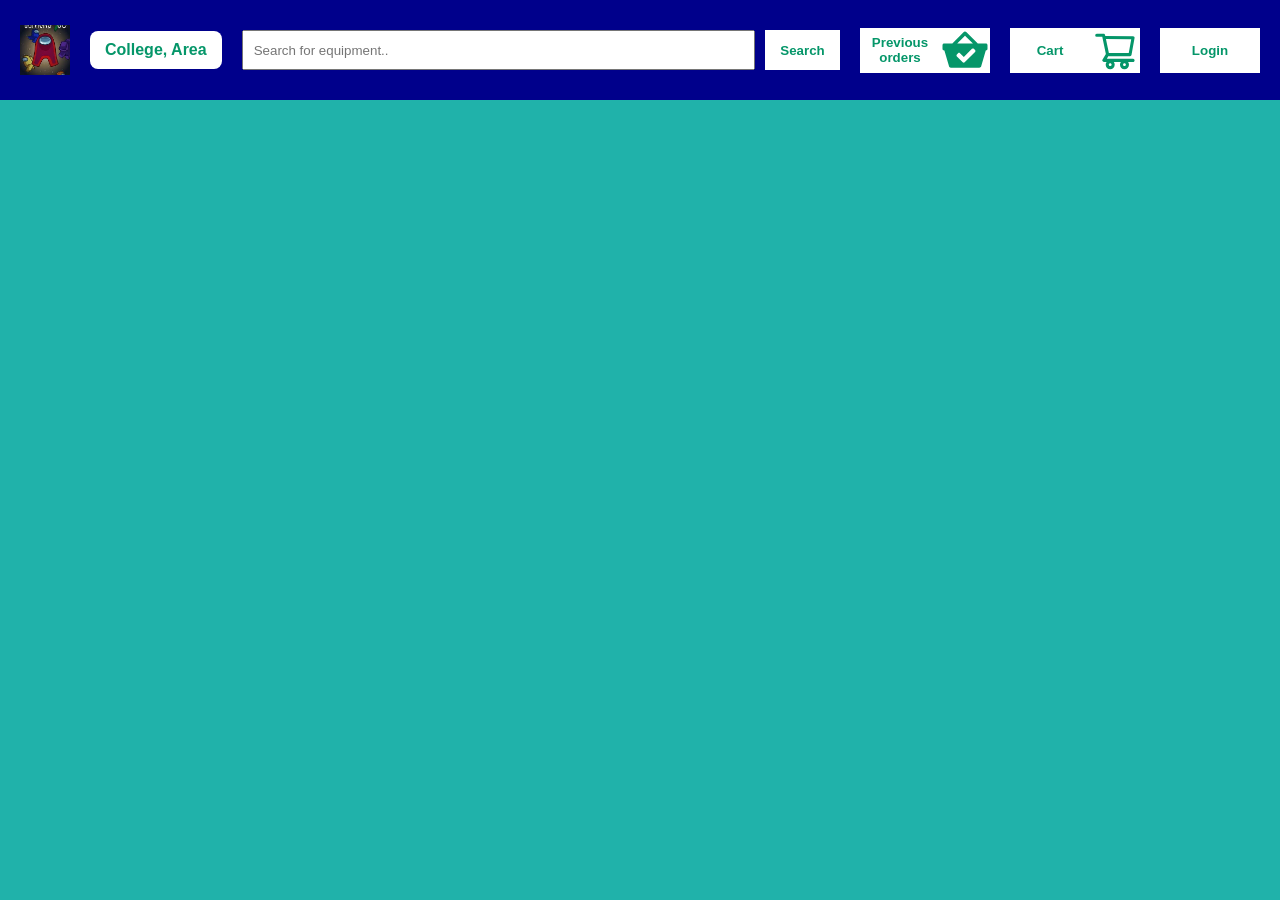
==== index.html @ b910f256 "made top part look good for mobile" ====
<!DOCTYPE html>
<html lang="en">
    <head>
        <meta name="viewport" content="width=device-width, initial-scale=1.0">
        <title>Homepage</title>
        <link rel="stylesheet" href="Homepagecss.css">
    </head>
    <body>

        <section class="top desktop-only">
            <img class="logo" src="logo.jpg" alt="Logo">
            <span class="location">College, Area</span>
            
            <div class="search-box">
                <input type="text" id="equipment_search_desk" placeholder="Search for equipment..">
                <button class="search-button" id="search_button_desk">Search</button>
            </div>

            <div class="orders">
                <button class="orders-button">Previous orders</button>
                <img class="orders-image" src="orders.svg" alt="Previous orders">
            </div>

            <div class="cart">
                <button class="cart-button">Cart</button>  
                <img class="cart-image" src="cart.svg" alt="Cart">
            </div>

            <div>
                <button class="login-button">Login</button>
            </div>
        </section>

       <section class="top mobile-only">
    <input type="checkbox" id="menu-toggle" hidden>
    
    <div class="main-bar">
        <label for="menu-toggle" class="hamburger-btn">☰</label>
        <img class="logomob" src="logo.jpg" alt="Logo">
        
        <div class="searchmob">
            <input type="text" placeholder="Search..." id="equipment_search_mob">
            <button class="search-buttonmob" id="search_button_mob">Search</button>
        </div>

        <button class="loginmob">Login</button>
    </div>

    <div class="dropdown-menu">
        <span class="location">College, Area</span>
        <div class="orders">
            <button class="orders-button">Previous orders</button>
            <img class="orders-image" src="orders.svg" alt="Previous orders">
        </div>
        <div class="cart">
            <button class="cart-button">Cart</button>  
            <img class="cart-image" src="cart.svg" alt="Cart">
        </div>
    </div>
</section>
</html>
---- Homepagecss.css ----
/* ================= GLOBAL STYLES ================= */
body {
    background-color: lightseagreen;
    margin: 0;
    font-family: Arial, sans-serif;
}

.logo, .logomob {
    width: 50px;
    height: 50px;
    object-fit: cover;
}

.top {
    display: flex;
    width: 100%;
    align-items: center;
    padding: 10px 20px;
    box-sizing: border-box;
    background-color: darkblue;
    gap: 20px;
}

.desktop-only {
    display: flex;
    height: 100px;
}

.mobile-only {
    display: none;
}

.search-box {
    display: flex;
    flex: 1;
    gap: 10px;
    height: 40px;
}

.search-box input {
    flex: 1;
    padding: 0 10px;
}

.search-button, .search_button {
    width: 75px;
    color: #059669;
    font-weight: bold;
    background-color: white;
    border: none;
    cursor: pointer;
}

.login-button {
    width: 100px;
    height: 45px;
    align-items: center;
    justify-content: center;
    display: flex;
    color: #059669;
    font-weight: bold;
    background-color: white;
    border: none;
    cursor: pointer;
}

.orders, .cart {
    display: flex;
    align-items: center;
}

.orders-button, .cart-button {
    display: flex;
    align-items: center;
    justify-content: center;
    color: #059669;
    height: 45px;
    width: 80px;
    font-weight: bold;
    background-color: white;
    border: none;
}

.cart-image, .orders-image {
    display: flex;
    align-items: center;
    justify-content: center;
    height: 45px;
    width: 50px;
    background-color: white;
}

.location {
    display: flex;
    align-items: center;
    padding: 10px 15px;
    border-radius: 8px;
    color: #059669;
    font-weight: bold;
    background-color: white;
}


@media (max-width: 1032px) {
    .desktop-only {
        display: none;
    }

    .mobile-only {
        display: flex;
        flex-direction: column;
        gap: 10px;
    }

    .main-bar {
        display: flex;
        align-items: center;
        justify-content: space-between;
        width: 100%;
        gap: 6px; 
    }

    .hamburger-btn {
        display: block;
        font-size: 22px;
        color: white;
        cursor: pointer;
    }

    .logomob {
        width: 38px;
        height: 38px;
    }

    .searchmob {
        display: flex;
        flex: 1;
        height: 36px;
        min-width: 0; 
    }

    .searchmob input {
        width: 100%;
        min-width: 0;
        padding: 0 6px;
        font-size: 12px;
    }

    .search-buttonmob {
        padding: 0 8px;
        color: #059669;
        font-weight: bold;
        background-color: white;
        border: none;
        font-size: 12px;
        white-space: nowrap;
    }

    .loginmob {
        height: 36px;
        padding: 0 10px;
        color: #059669;
        font-weight: bold;
        background-color: white;
        border: none;
        font-size: 12px;
        white-space: nowrap;
    }

    .dropdown-menu {
        display: none;
        flex-direction: row;
        gap: 10px;
        padding-top: 5px;
    }

    #menu-toggle:checked ~ .dropdown-menu {
        display: flex;
    }
}
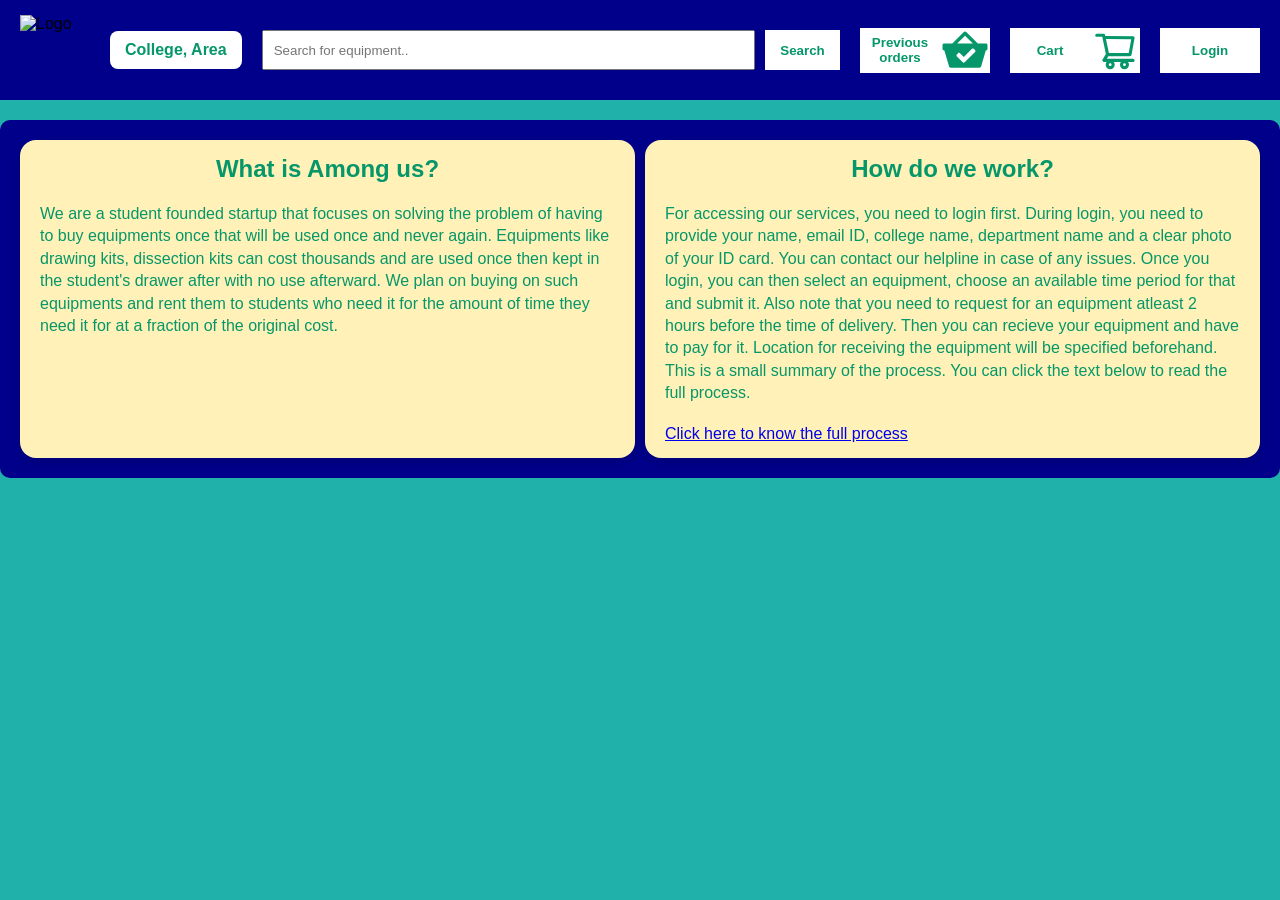
==== commit eacb5646: "added about us stuff" ====
--- a/index.html
+++ b/index.html
@@ -4,11 +4,12 @@
         <meta name="viewport" content="width=device-width, initial-scale=1.0">
         <title>Homepage</title>
         <link rel="stylesheet" href="Homepagecss.css">
+        <link rel="icon" type = "img/png" href = "Logo.png"
     </head>
     <body>
 
         <section class="top desktop-only">
-            <img class="logo" src="logo.jpg" alt="Logo">
+            <img class="logo" src="logo.png" alt="Logo">
             <span class="location">College, Area</span>
             
             <div class="search-box">
@@ -36,7 +37,7 @@
     
     <div class="main-bar">
         <label for="menu-toggle" class="hamburger-btn">☰</label>
-        <img class="logomob" src="logo.jpg" alt="Logo">
+        <img class="logomob" src="logo.png" alt="Logo">
         
         <div class="searchmob">
             <input type="text" placeholder="Search..." id="equipment_search_mob">
@@ -58,4 +59,26 @@
         </div>
     </div>
 </section>
+<section class = "intro">
+    
+    <div class = "whatarewe">
+    <span class = "headingwhatweare"> What is Among us?</span>
+    <span class = "textofwhatweare"> We are a student founded startup that focuses on solving the problem of having to buy
+        equipments once that will be used once and never again. Equipments like drawing kits, dissection kits can cost thousands and are used once 
+        then kept in the student's drawer after with no use afterward. We plan on buying on such equipments and rent them to students who need it for the amount
+        of time they need it for at a fraction of the original cost.
+    </span>
+    </div>
+    <div class = "howdowework">
+        <span class = "headingofhowwework"> How do we work?</span>
+        <span class = "textofhowwework"> For accessing our services, you need to login first. During login, you need
+            to provide your name, email ID, college name, department name and a clear photo of your ID card. You can contact 
+            our helpline in case of any issues. Once you login, you can then select an equipment, choose an available time period
+            for that and submit it. Also note that you need to request for an equipment atleast 2 hours before the time of delivery.
+            Then you can recieve your equipment and have to pay for it. Location for receiving the equipment will be specified beforehand.
+            This is a small summary of the process. You can click the text below to read the full process.
+        </span>
+        <a class = "fullprocess" href = "fullprocess.html">Click here to know the full process</a>
+    </div>
+</section>
 </html>
--- a/Homepagecss.css
+++ b/Homepagecss.css
@@ -1,4 +1,4 @@
-/* ================= GLOBAL STYLES ================= */
+
 body {
     background-color: lightseagreen;
     margin: 0;
@@ -6,8 +6,8 @@
 }
 
 .logo, .logomob {
-    width: 50px;
-    height: 50px;
+    width: 70px;
+    height: 70px;
     object-fit: cover;
 }
 
@@ -99,11 +99,68 @@
     font-weight: bold;
     background-color: white;
 }
+.intro{
+    background-color: darkblue;
+    border-radius: 10px;
+    align-items: center;
+    display: flex;
+    flex-direction: row;
+    gap: 10px;
+    padding: 20px;
+    margin-top: 20px;
+    align-items: stretch;
+}
+.whatarewe{
+    background-color: #fff1b7;
+    display: flex;
+    flex-direction: column;
+    padding: 15px 20px;
+    gap: 20px;
+    flex:1;
+    border-radius: 16px;
+    box-shadow: 0 4px 12px rgba(0, 0, 0, 0.15);
+}
+.headingwhatweare{
+    color: #059669;
+    font-weight: bolder;
+    text-align: center;
+    gap: 20px;
+    font-size: x-large;
+}
+.textofwhatweare{
+    color: #059669;
+    line-height: 1.4;
+}
+.howdowework{
+    background-color: #fff1b7;
+    display: flex;
+    flex-direction: column;
+    padding: 15px 20px;
+    gap: 20px;
+    flex:1;
+    border-radius: 16px;
+    box-shadow: 0 4px 12px rgba(0, 0, 0, 0.15);
+}
+.headingofhowwework{
+    color: #059669;
+    font-weight: bolder;
+    text-align: center;
+    gap: 20px;
+    font-size: x-large;
+}
+.textofhowwework{
+    color: #059669;
+    line-height: 1.4;
+}
+
 
 
 @media (max-width: 1032px) {
     .desktop-only {
         display: none;
+    }
+    .cart,.orders{
+        background-color: white;
     }
 
     .mobile-only {
@@ -128,8 +185,8 @@
     }
 
     .logomob {
-        width: 38px;
-        height: 38px;
+        width: 45px;
+        height: 45px;
     }
 
     .searchmob {
@@ -144,6 +201,7 @@
         min-width: 0;
         padding: 0 6px;
         font-size: 12px;
+        margin-right: 5px;
     }
 
     .search-buttonmob {
@@ -154,6 +212,7 @@
         border: none;
         font-size: 12px;
         white-space: nowrap;
+        margin-right: 7px;
     }
 
     .loginmob {
@@ -177,4 +236,13 @@
     #menu-toggle:checked ~ .dropdown-menu {
         display: flex;
     }
+    .textofhowwework,.textofwhatweare{
+        max-height: 80px;
+        text-overflow: ellipsis;
+        position: relative;
+        overflow-y: auto;
+    }
+    .headingofhowwework, .headingwhatweare{
+        font-size: larger;
+    }
 }
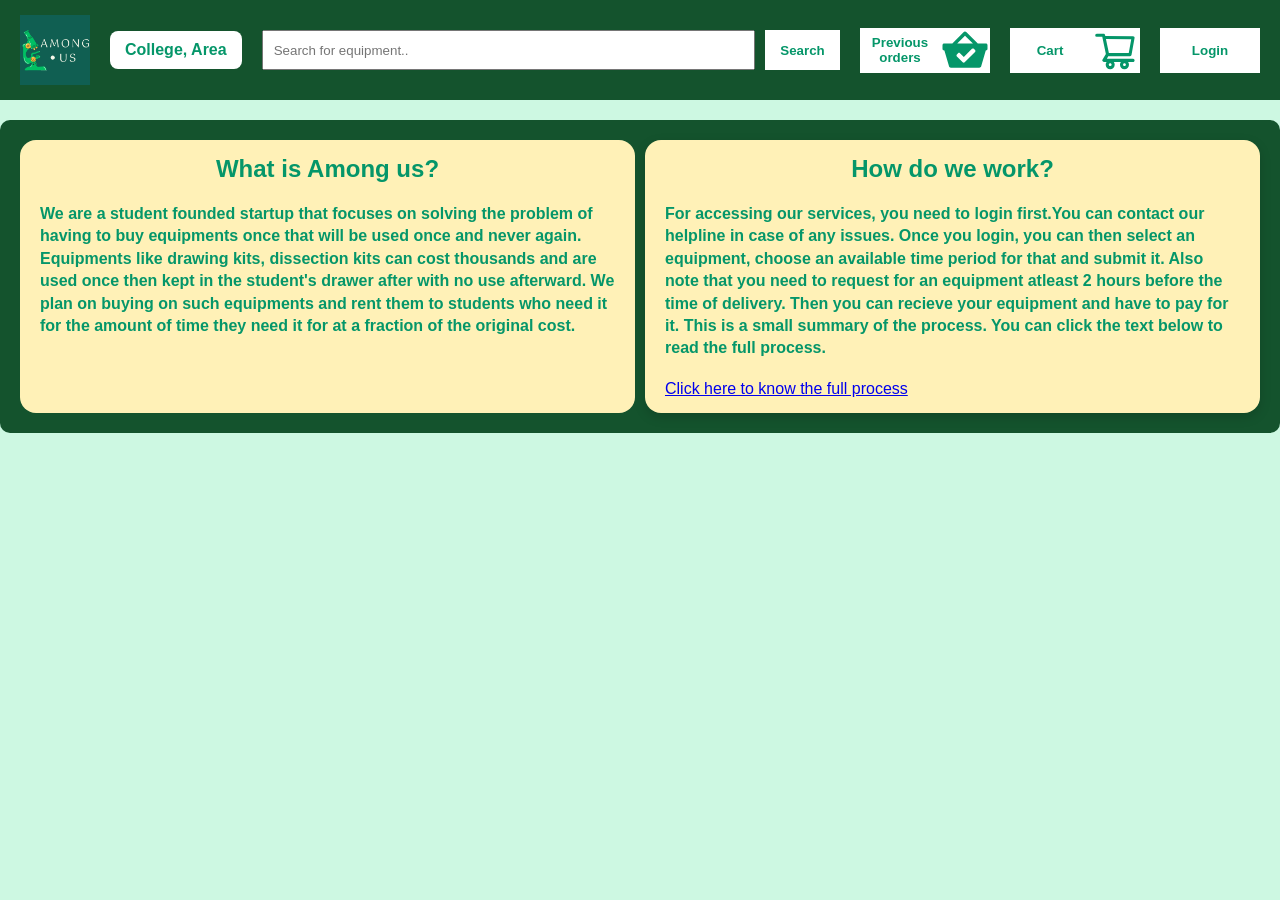
==== commit 6e5e26fd: "added fullprocess" ====
--- a/index.html
+++ b/index.html
@@ -4,12 +4,14 @@
         <meta name="viewport" content="width=device-width, initial-scale=1.0">
         <title>Homepage</title>
         <link rel="stylesheet" href="Homepagecss.css">
-        <link rel="icon" type = "img/png" href = "Logo.png"
+        <link rel="icon" type = "img/png" href = "Logo.png">
     </head>
     <body>
 
         <section class="top desktop-only">
-            <img class="logo" src="logo.png" alt="Logo">
+            <a href = "index.html" class = "logo-link">
+                <img src = "Logo.png" alt = "Logo">
+            </a> 
             <span class="location">College, Area</span>
             
             <div class="search-box">
@@ -37,7 +39,9 @@
     
     <div class="main-bar">
         <label for="menu-toggle" class="hamburger-btn">☰</label>
-        <img class="logomob" src="logo.png" alt="Logo">
+        <a href = "index.html>" class = "logo-link">
+                <img src = "Logo.png" alt = "Logo">
+            </a> 
         
         <div class="searchmob">
             <input type="text" placeholder="Search..." id="equipment_search_mob">
@@ -71,12 +75,10 @@
     </div>
     <div class = "howdowework">
         <span class = "headingofhowwework"> How do we work?</span>
-        <span class = "textofhowwework"> For accessing our services, you need to login first. During login, you need
-            to provide your name, email ID, college name, department name and a clear photo of your ID card. You can contact 
+        <span class = "textofhowwework"> For accessing our services, you need to login first.You can contact 
             our helpline in case of any issues. Once you login, you can then select an equipment, choose an available time period
             for that and submit it. Also note that you need to request for an equipment atleast 2 hours before the time of delivery.
-            Then you can recieve your equipment and have to pay for it. Location for receiving the equipment will be specified beforehand.
-            This is a small summary of the process. You can click the text below to read the full process.
+            Then you can recieve your equipment and have to pay for it. This is a small summary of the process. You can click the text below to read the full process.
         </span>
         <a class = "fullprocess" href = "fullprocess.html">Click here to know the full process</a>
     </div>
--- a/Homepagecss.css
+++ b/Homepagecss.css
@@ -1,8 +1,20 @@
 
 body {
-    background-color: lightseagreen;
+    background-color: #cdf8e2;
     margin: 0;
     font-family: Arial, sans-serif;
+}
+
+.logo-link {
+    display: inline-flex;
+    align-items: center;
+    text-decoration: none;
+}
+
+.logo-link img {
+    height: 70px;      
+    width: auto;       
+    object-fit: contain;
 }
 
 .logo, .logomob {
@@ -17,7 +29,7 @@
     align-items: center;
     padding: 10px 20px;
     box-sizing: border-box;
-    background-color: darkblue;
+    background-color: #14532d;
     gap: 20px;
 }
 
@@ -100,7 +112,7 @@
     background-color: white;
 }
 .intro{
-    background-color: darkblue;
+    background-color: #14532d;
     border-radius: 10px;
     align-items: center;
     display: flex;
@@ -118,11 +130,10 @@
     gap: 20px;
     flex:1;
     border-radius: 16px;
-    box-shadow: 0 4px 12px rgba(0, 0, 0, 0.15);
 }
 .headingwhatweare{
     color: #059669;
-    font-weight: bolder;
+    font-weight: 800;
     text-align: center;
     gap: 20px;
     font-size: x-large;
@@ -130,6 +141,7 @@
 .textofwhatweare{
     color: #059669;
     line-height: 1.4;
+    font-weight: bold;
 }
 .howdowework{
     background-color: #fff1b7;
@@ -143,7 +155,7 @@
 }
 .headingofhowwework{
     color: #059669;
-    font-weight: bolder;
+    font-weight: 900;
     text-align: center;
     gap: 20px;
     font-size: x-large;
@@ -151,6 +163,7 @@
 .textofhowwework{
     color: #059669;
     line-height: 1.4;
+    font-weight: bold;
 }
 
 
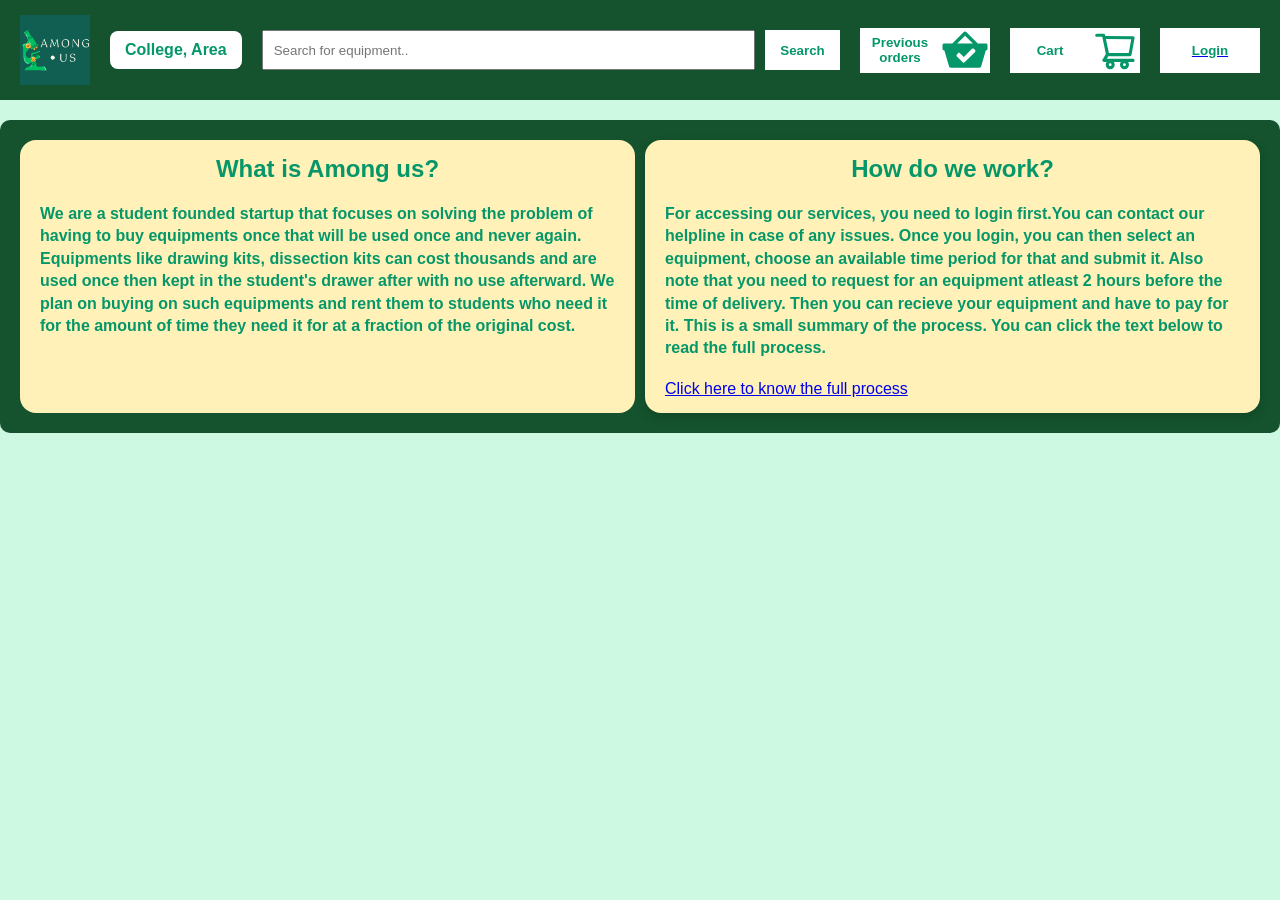
==== commit d509db6e: "added login button" ====
--- a/index.html
+++ b/index.html
@@ -10,7 +10,7 @@
 
         <section class="top desktop-only">
             <a href = "index.html" class = "logo-link">
-                <img src = "Logo.png" alt = "Logo">
+                <img src = "Logo.png" alt = "Logo" class = "logomob">
             </a> 
             <span class="location">College, Area</span>
             
@@ -19,18 +19,24 @@
                 <button class="search-button" id="search_button_desk">Search</button>
             </div>
 
-            <div class="orders">
+            <div class="orders" >
+                <a href="prevorders.html" class = "cart-link-wrapper">
                 <button class="orders-button">Previous orders</button>
                 <img class="orders-image" src="orders.svg" alt="Previous orders">
+                </a>
             </div>
 
             <div class="cart">
+                <a href="cart.html" class = "cart-link-wrapper">
                 <button class="cart-button">Cart</button>  
                 <img class="cart-image" src="cart.svg" alt="Cart">
+                </a>
             </div>
 
             <div>
-                <button class="login-button">Login</button>
+                <a href="login.html">
+                <button class="login-button" id="login-btn-desk">Login</button>
+                </a>
             </div>
         </section>
 
@@ -39,27 +45,32 @@
     
     <div class="main-bar">
         <label for="menu-toggle" class="hamburger-btn">☰</label>
-        <a href = "index.html>" class = "logo-link">
-                <img src = "Logo.png" alt = "Logo">
+        <a href = "index.html" class = "logo-link">
+                <img src = "Logo.png" alt = "Logo" class = "logomob">
             </a> 
         
         <div class="searchmob">
             <input type="text" placeholder="Search..." id="equipment_search_mob">
             <button class="search-buttonmob" id="search_button_mob">Search</button>
         </div>
-
-        <button class="loginmob">Login</button>
+         <a href="login.html">
+        <button class="loginmob" id="login-btn-mob">Login</button>
+         </a>
     </div>
 
     <div class="dropdown-menu">
         <span class="location">College, Area</span>
         <div class="orders">
+            <a href="prevorders.html" class = "cart-link-wrapper">
             <button class="orders-button">Previous orders</button>
             <img class="orders-image" src="orders.svg" alt="Previous orders">
+            </a>
         </div>
         <div class="cart">
+            <a href="prevorders.html" class = "cart-link-wrapper">
             <button class="cart-button">Cart</button>  
             <img class="cart-image" src="cart.svg" alt="Cart">
+            </a>
         </div>
     </div>
 </section>
@@ -83,4 +94,11 @@
         <a class = "fullprocess" href = "fullprocess.html">Click here to know the full process</a>
     </div>
 </section>
+<section >
+    <div class = "buying">
+
+    </div>
+</section>
+<script src="Homepagescr.js"></script>
+    </body>
 </html>
--- a/Homepagecss.css
+++ b/Homepagecss.css
@@ -79,6 +79,7 @@
 .orders, .cart {
     display: flex;
     align-items: center;
+    cursor: pointer;
 }
 
 .orders-button, .cart-button {
@@ -91,6 +92,7 @@
     font-weight: bold;
     background-color: white;
     border: none;
+    cursor: pointer;
 }
 
 .cart-image, .orders-image {
@@ -165,7 +167,12 @@
     line-height: 1.4;
     font-weight: bold;
 }
-
+.cart-link-wrapper {
+    display: flex;
+    align-items: center;
+    text-decoration: none;
+    cursor: pointer;
+}
 
 
 @media (max-width: 1032px) {
@@ -258,4 +265,17 @@
     .headingofhowwework, .headingwhatweare{
         font-size: larger;
     }
+    .logomob {
+    height: 32px !important;    
+    width: auto !important;      
+    object-fit: contain;
+}
+.cart-link-wrapper {
+    display: flex;
+    align-items: center;
+    text-decoration: none;
+    cursor: pointer;
+}
+
+
 }
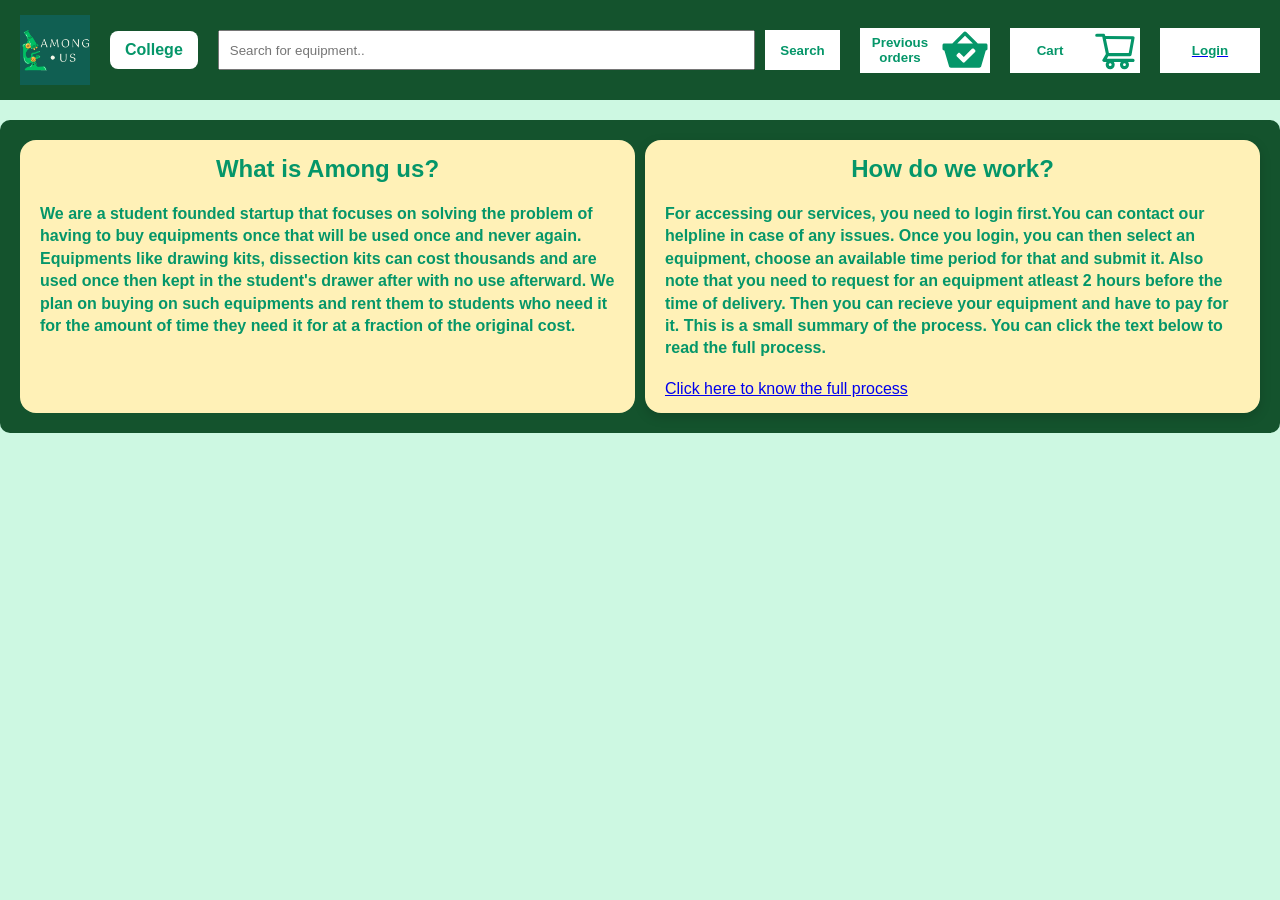
==== commit 627dd8ee: "refining tutorial" ====
--- a/index.html
+++ b/index.html
@@ -12,7 +12,7 @@
             <a href = "index.html" class = "logo-link">
                 <img src = "Logo.png" alt = "Logo" class = "logomob">
             </a> 
-            <span class="location">College, Area</span>
+            <span class="location">College</span>
             
             <div class="search-box">
                 <input type="text" id="equipment_search_desk" placeholder="Search for equipment..">
@@ -59,7 +59,7 @@
     </div>
 
     <div class="dropdown-menu">
-        <span class="location">College, Area</span>
+        <span class="location">College</span>
         <div class="orders">
             <a href="prevorders.html" class = "cart-link-wrapper">
             <button class="orders-button">Previous orders</button>
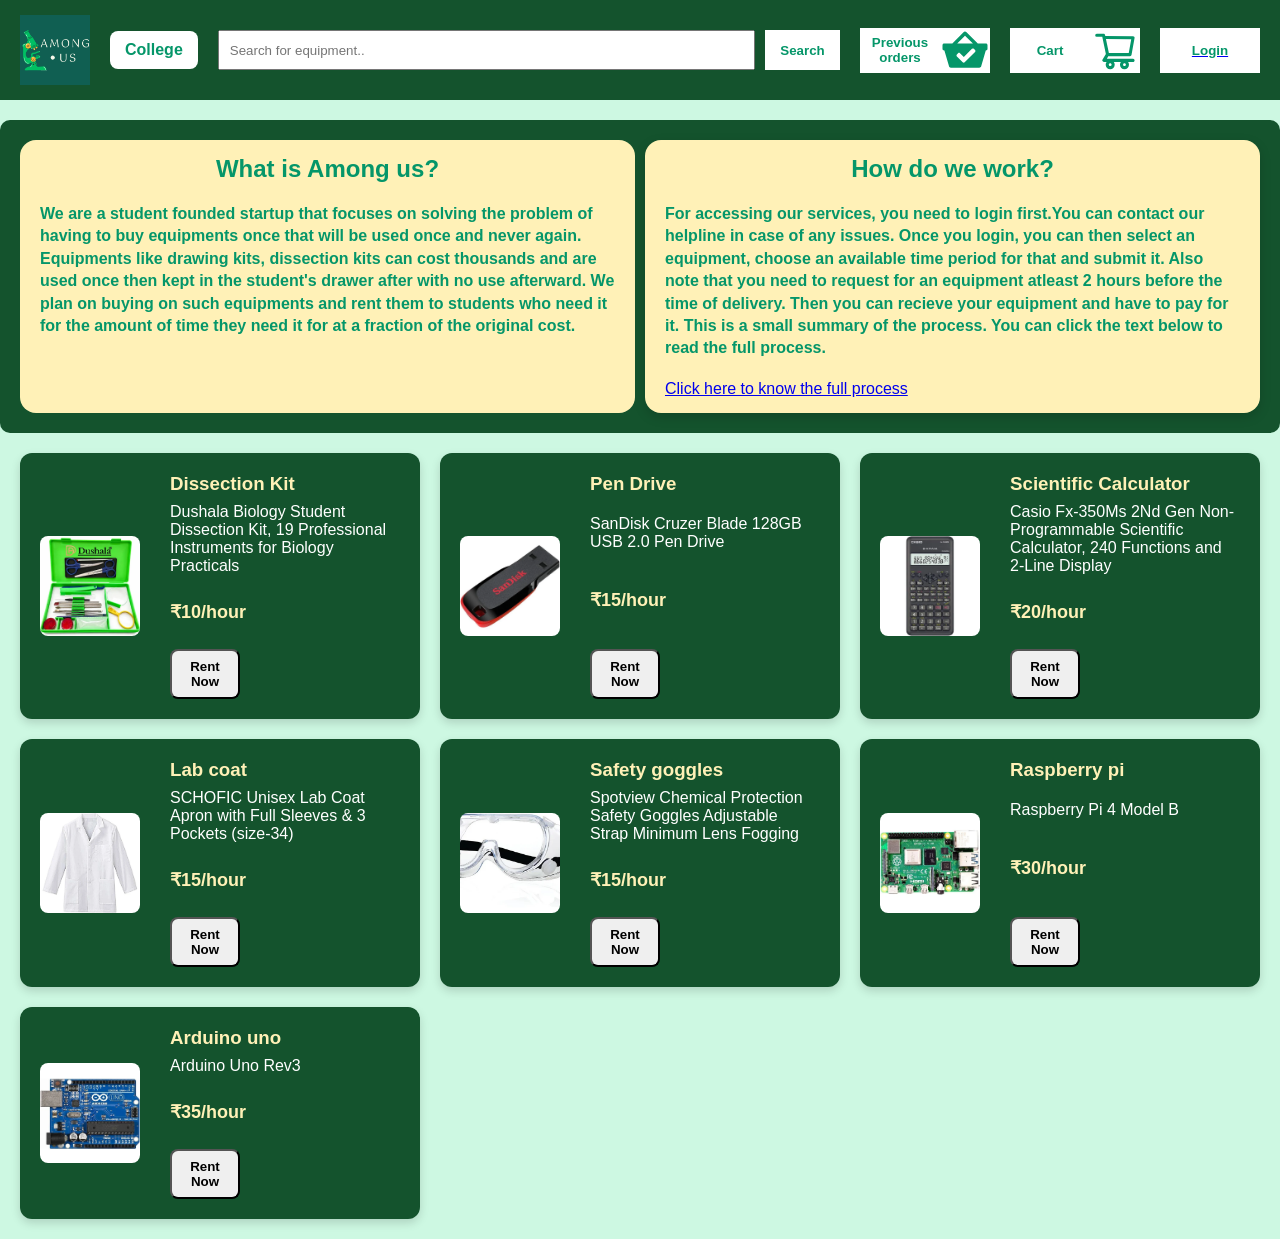
==== commit f07dcdc0: "added cart,prevorder etc" ====
--- a/index.html
+++ b/index.html
@@ -38,6 +38,16 @@
                 <button class="login-button" id="login-btn-desk">Login</button>
                 </a>
             </div>
+            <div id="custom-popup" class="popup-overlay">
+    <div class="popup-box">
+        <h3>Login Required</h3>
+        <p>Please log in first to rent equipment!</p>
+        <div class="popup-buttons">
+            <button id="popup-login-btn">Go to Login</button>
+            <button id="popup-close-btn">Cancel</button>
+        </div>
+    </div>
+</div>
         </section>
 
        <section class="top mobile-only">
@@ -95,7 +105,7 @@
     </div>
 </section>
 <section >
-    <div class = "buying">
+    <div class="equipment-grid" id="equipment-container">
 
     </div>
 </section>
--- a/Homepagecss.css
+++ b/Homepagecss.css
@@ -173,6 +173,133 @@
     text-decoration: none;
     cursor: pointer;
 }
+.logout-popup {
+    display: none;
+    position: absolute;
+    background-color: #14532d;
+    border: 2px solid #fff1b7;
+    padding: 8px 12px;
+    border-radius: 8px;
+    cursor: pointer;
+    color: #fff1b7;
+    font-weight: bold;
+    box-shadow: 0 4px 10px rgba(0,0,0,0.2);
+    z-index: 1000;
+}
+.logout-popup:hover {
+    background-color: #059669;
+    color: white;
+}
+.equipment-grid {
+    display: grid;
+    grid-template-columns: repeat(auto-fit, minmax(250px, 1fr));
+    gap: 20px;
+    padding: 20px;
+    grid-template-columns: repeat(3, 1fr);
+}
+
+.equipment-card {
+    display: flex;             
+    align-items: center;       
+    gap: 20px;                 
+    background-color: #14532d; 
+    color: white;
+    padding: 20px;
+    border-radius: 12px;
+    box-shadow: 0 4px 10px rgba(0,0,0,0.15);
+}
+
+.equipment-card .price {
+    color: #fff1b7; 
+    font-weight: bold;
+    font-size: 18px;
+}
+.equipment-card img {
+    width: 100px;             
+    height: 100px;          
+    object-fit: cover;         
+    border-radius: 8px;        
+    flex-shrink: 0;            
+}
+.card-info {
+    display: flex;
+    flex-direction: column;
+    justify-content: space-between;
+    align-items: flex-start;
+    flex: 1;                        
+    margin-left: 10px;              
+    height: 100%;      
+    gap: 8px;             
+}
+.equipment-card button{
+    height: 50px;
+    width: 70px;
+    border-radius: 8px;
+    font-weight: bold;
+}
+
+.card-info h3 {
+    margin: 0; 
+    color: #fff1b7;
+}
+
+.card-info .description {
+    margin: 0; 
+}
+.popup-overlay {
+    display: none; 
+    position: fixed;
+    top: 0;
+    left: 0;
+    width: 100%;
+    height: 100%;
+    background-color: rgba(0, 0, 0, 0.5); 
+    z-index: 2000;
+    justify-content: center;
+    align-items: center;
+}
+
+.popup-box {
+    background-color: #14532d;
+    border: 2px solid #fff1b7;
+    padding: 25px;
+    border-radius: 12px;
+    text-align: center;
+    color: white;
+    width: 300px;
+    box-shadow: 0 4px 15px rgba(0,0,0,0.3);
+}
+
+.popup-box h3 {
+    color: #fff1b7;
+    margin-top: 0;
+}
+
+.popup-buttons {
+    display: flex;
+    justify-content: center;
+    gap: 10px;
+    margin-top: 20px;
+}
+
+.popup-buttons button {
+    padding: 8px 15px;
+    border-radius: 6px;
+    font-weight: bold;
+    border: none;
+    cursor: pointer;
+}
+
+#popup-login-btn {
+    background-color: #fff1b7;
+    color: #059669;
+}
+
+#popup-close-btn {
+    background-color: white;
+    color: #333;
+}
+
 
 
 @media (max-width: 1032px) {
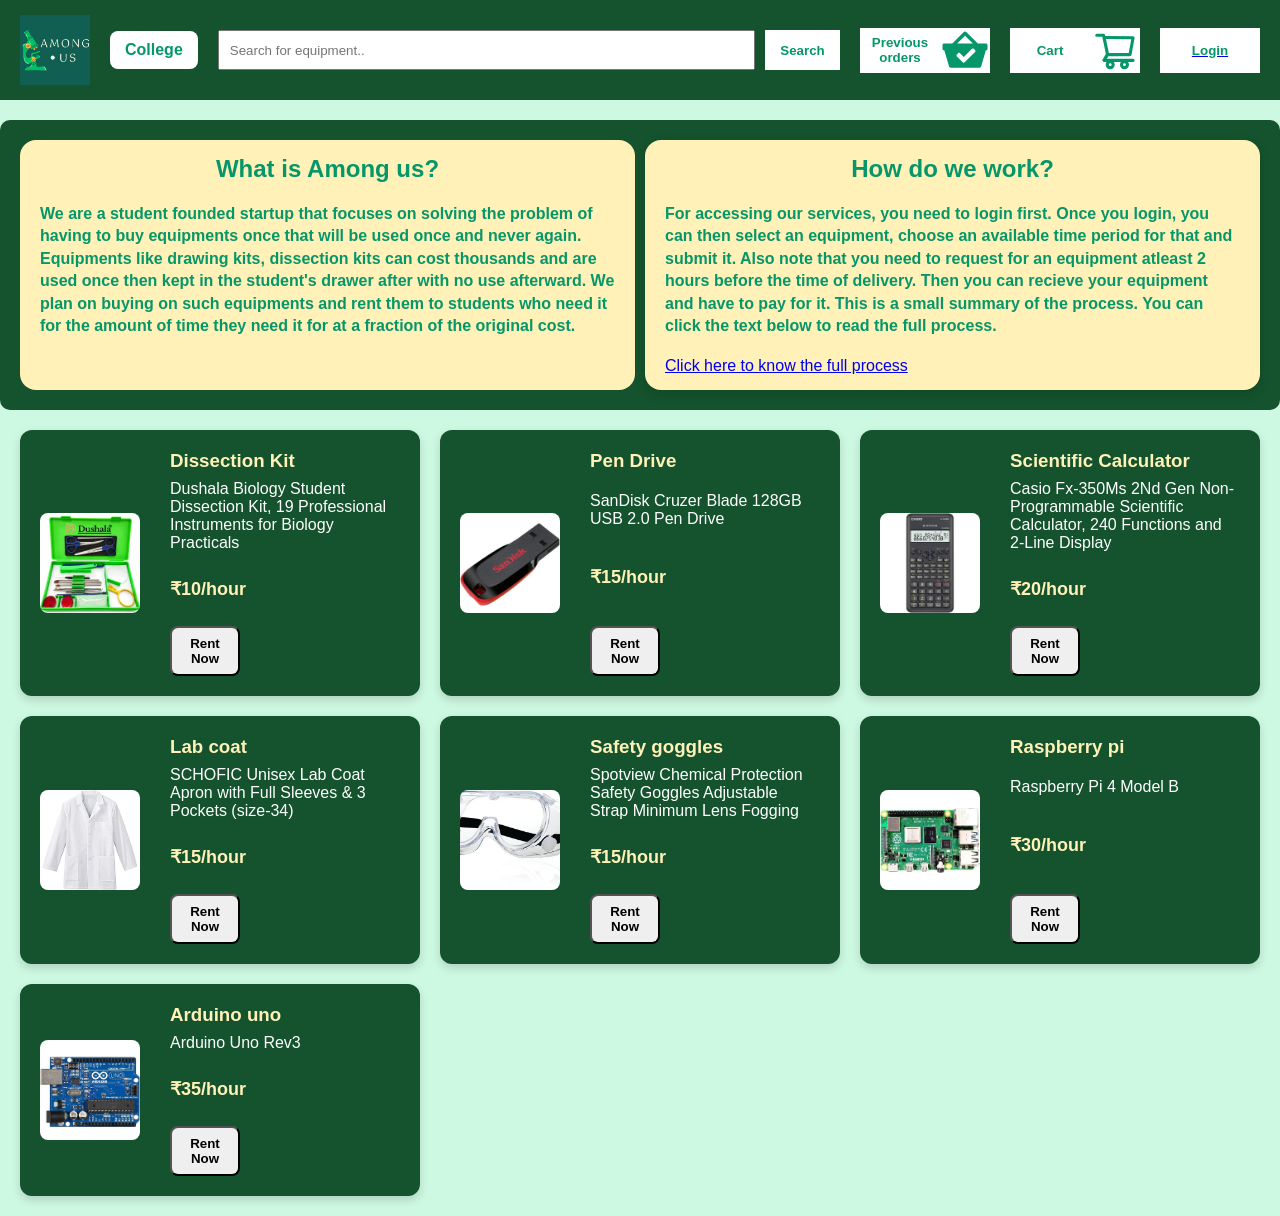
==== commit 7c1bfc3b: "login problem fixed" ====
--- a/index.html
+++ b/index.html
@@ -96,8 +96,7 @@
     </div>
     <div class = "howdowework">
         <span class = "headingofhowwework"> How do we work?</span>
-        <span class = "textofhowwework"> For accessing our services, you need to login first.You can contact 
-            our helpline in case of any issues. Once you login, you can then select an equipment, choose an available time period
+        <span class = "textofhowwework"> For accessing our services, you need to login first. Once you login, you can then select an equipment, choose an available time period
             for that and submit it. Also note that you need to request for an equipment atleast 2 hours before the time of delivery.
             Then you can recieve your equipment and have to pay for it. This is a small summary of the process. You can click the text below to read the full process.
         </span>
